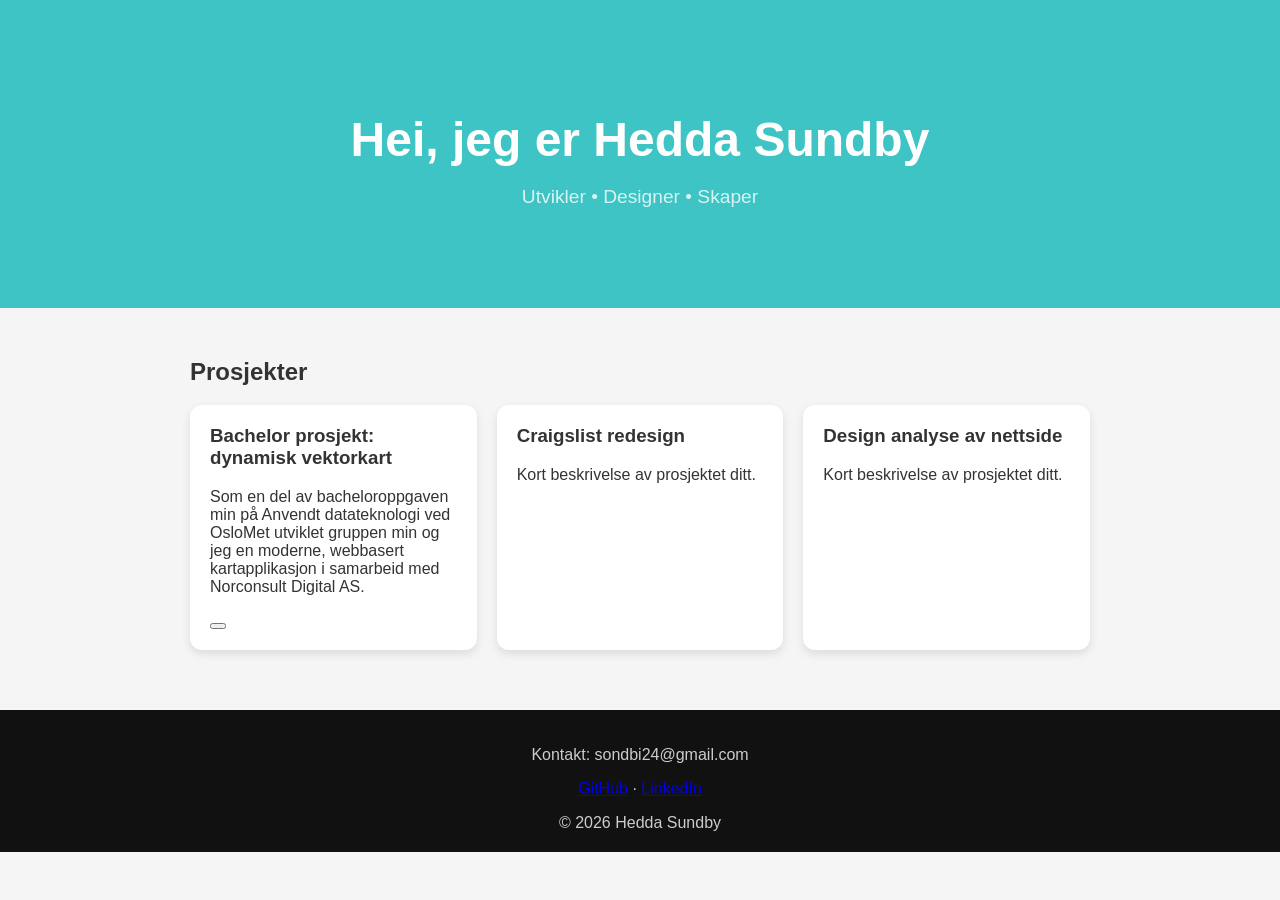
==== index.html @ 4e935a6b "Update index.html" ====
<!DOCTYPE html>
<html lang="en">
<head>
  <meta charset="UTF-8" />
  <meta name="viewport" content="width=device-width, initial-scale=1.0" />
  <link rel="stylesheet" href="index.css">
  <title>My Portfolio</title>
</head>
<body>
  <header>
    <h1>Hei, jeg er Hedda Sundby</h1>
    <p>Utvikler • Designer • Skaper</p>
  </header>

  <div class="section">
    <h2>Prosjekter</h2>
    <div class="projects">
      <div class="card">
        <h3>Bachelor prosjekt: dynamisk vektorkart</h3>
        <p>Som en del av bacheloroppgaven min på Anvendt datateknologi ved OsloMet utviklet gruppen min og jeg en moderne, webbasert kartapplikasjon i samarbeid med Norconsult Digital AS. </p>
        <button href="./bachelorprosjekt.html"></button>
      </div>
      <div class="card">
        <h3>Craigslist redesign</h3>
        <p>Kort beskrivelse av prosjektet ditt.</p>
      </div>
      <div class="card">
        <h3>Design analyse av nettside</h3>
        <p>Kort beskrivelse av prosjektet ditt.</p>
      </div>
    </div>
  </div>

  <footer>
    <p>Kontakt: sondbi24@gmail.com</p>
  <p>
    <a href="https://github.com/heddas2404" target="_blank">GitHub</a> ·
    <a href="https://linkedin.com/in/profil" target="_blank">LinkedIn</a>
  </p>
    © 2026 Hedda Sundby
  </footer>
</body>
</html>
---- index.css ----
body {
    margin: 0;
    font-family: Arial, sans-serif;
    background: #f5f5f5;
    color: #333;
  }

  header {
    background: #3ec4c4;
    color: white;
    padding: 80px 20px;
    text-align: center;
  }

  header h1 {
    font-size: 3rem;
    margin-bottom: 10px;
  }

  header p {
    font-size: 1.2rem;
    opacity: 0.8;
  }

  .section {
    max-width: 900px;
    margin: 50px auto;
    padding: 0 20px;
  }

  .projects {
    display: grid;
    grid-template-columns: repeat(auto-fit, minmax(250px, 1fr));
    gap: 20px;
  }

  .card {
    background: white;
    padding: 20px;
    border-radius: 12px;
    box-shadow: 0 4px 10px rgba(0,0,0,0.1);
  }

  .card h3 {
    margin-top: 0;
  }

  footer {
    margin-top: 60px;
    text-align: center;
    padding: 20px;
    background: #111;
    color: #ccc;
  }
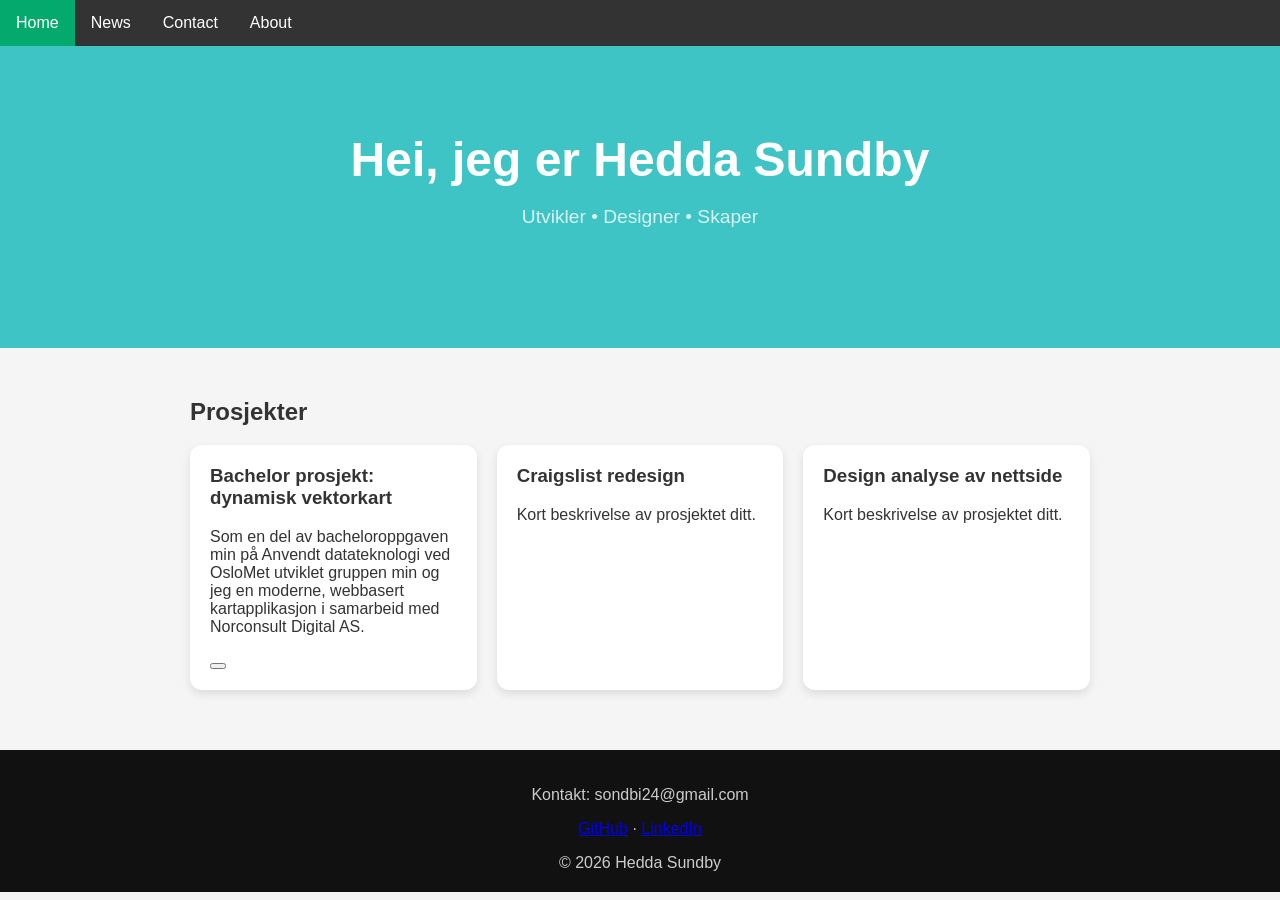
==== commit b3eef37b: "navigation" ====
--- a/index.html
+++ b/index.html
@@ -7,6 +7,12 @@
   <title>My Portfolio</title>
 </head>
 <body>
+    <ul>
+        <li><a class="active" href="#home">Home</a></li>
+        <li><a href="#news">News</a></li>
+        <li><a href="#contact">Contact</a></li>
+        <li><a href="#about">About</a></li>
+      </ul>
   <header>
     <h1>Hei, jeg er Hedda Sundby</h1>
     <p>Utvikler • Designer • Skaper</p>
--- a/index.css
+++ b/index.css
@@ -8,7 +8,7 @@
   header {
     background: #3ec4c4;
     color: white;
-    padding: 80px 20px;
+    padding: 100px 20px;
     text-align: center;
   }
 
@@ -51,4 +51,34 @@
     padding: 20px;
     background: #111;
     color: #ccc;
+  }
+  ul {
+    list-style-type: none;
+    margin: 0;
+    padding: 0;
+    overflow: hidden;
+    background-color: #333333;
+    position: fixed;
+    top: 0;
+    width: 100%;
+  }
+  
+  ul li {
+    float: left;
+  }
+  
+  ul li a {
+    display: block;
+    color: white;
+    text-align: center;
+    padding: 14px 16px;
+    text-decoration: none;
+  }
+  
+  ul li a:hover:not(.active) {
+    background-color: #111;
+  }
+  
+  ul li a.active {
+    background-color: #04AA6D;
   }
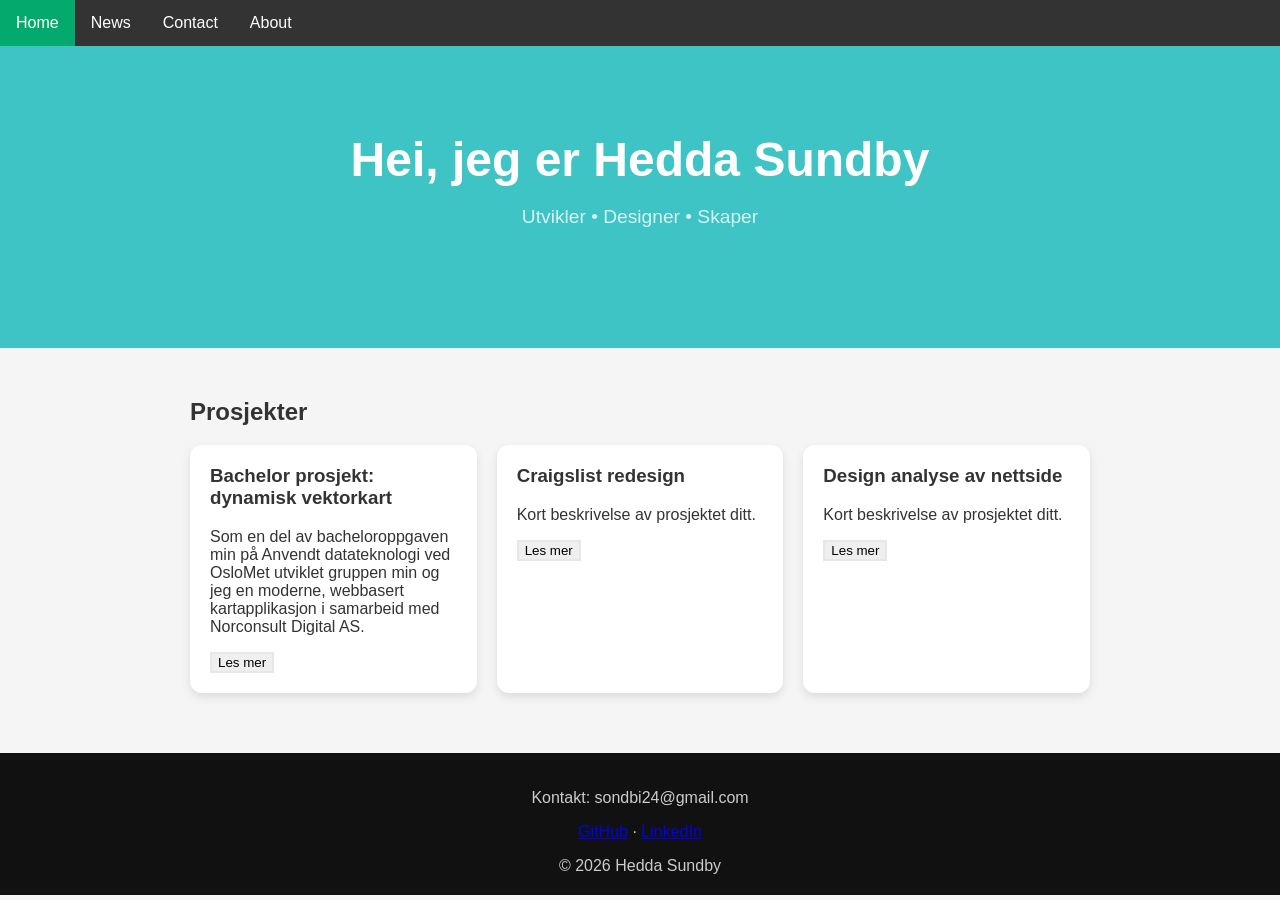
==== commit 299e8558: "buttons added" ====
--- a/index.html
+++ b/index.html
@@ -24,15 +24,17 @@
       <div class="card">
         <h3>Bachelor prosjekt: dynamisk vektorkart</h3>
         <p>Som en del av bacheloroppgaven min på Anvendt datateknologi ved OsloMet utviklet gruppen min og jeg en moderne, webbasert kartapplikasjon i samarbeid med Norconsult Digital AS. </p>
-        <button href="./bachelorprosjekt.html"></button>
+        <button href="./bachelorprosjekt.html">Les mer</button>
       </div>
       <div class="card">
         <h3>Craigslist redesign</h3>
         <p>Kort beskrivelse av prosjektet ditt.</p>
+        <button href="./craigslist.html">Les mer</button>
       </div>
       <div class="card">
         <h3>Design analyse av nettside</h3>
         <p>Kort beskrivelse av prosjektet ditt.</p>
+        <button href="./design.html">Les mer</button>
       </div>
     </div>
   </div>
--- a/index.css
+++ b/index.css
@@ -62,6 +62,13 @@
     top: 0;
     width: 100%;
   }
+
+  button {
+    border: 2px solid #e7e7e7;
+}
+button:hover {
+    border: 2px solid #ffffff;
+}
   
   ul li {
     float: left;
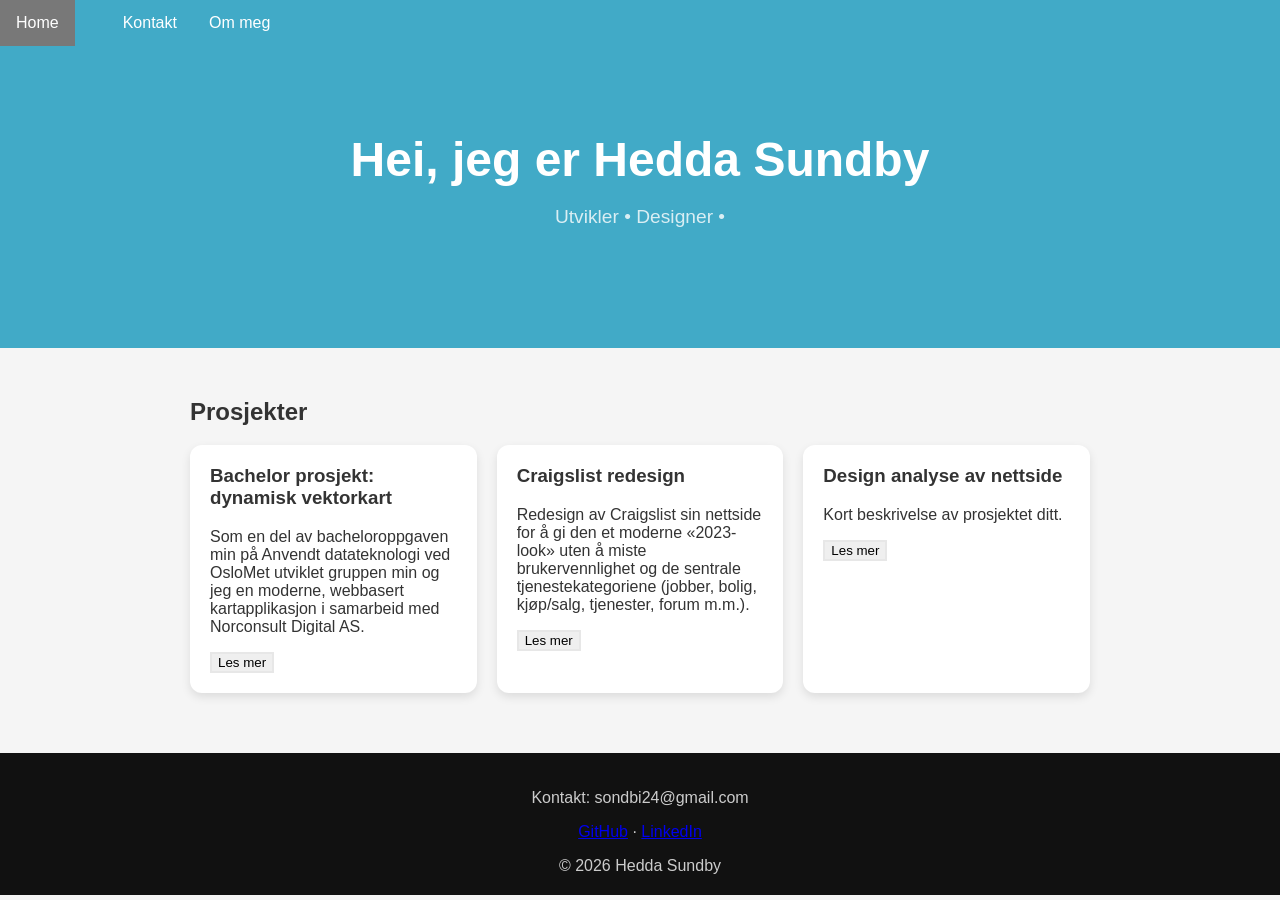
==== commit 680a4408: "added icon" ====
--- a/index.html
+++ b/index.html
@@ -2,6 +2,7 @@
 <html lang="en">
 <head>
   <meta charset="UTF-8" />
+  <link rel="icon" type="image/png" href="page_icon.png">
   <meta name="viewport" content="width=device-width, initial-scale=1.0" />
   <link rel="stylesheet" href="index.css">
   <title>My Portfolio</title>
@@ -9,13 +10,13 @@
 <body>
     <ul>
         <li><a class="active" href="#home">Home</a></li>
-        <li><a href="#news">News</a></li>
-        <li><a href="#contact">Contact</a></li>
-        <li><a href="#about">About</a></li>
+        <li><a href="#news"></a></li>
+        <li><a href="#contact">Kontakt</a></li>
+        <li><a href="#about">Om meg</a></li>
       </ul>
   <header>
     <h1>Hei, jeg er Hedda Sundby</h1>
-    <p>Utvikler • Designer • Skaper</p>
+    <p>Utvikler • Designer •</p>
   </header>
 
   <div class="section">
@@ -28,7 +29,7 @@
       </div>
       <div class="card">
         <h3>Craigslist redesign</h3>
-        <p>Kort beskrivelse av prosjektet ditt.</p>
+        <p>Redesign av Craigslist sin nettside for å gi den et moderne «2023-look» uten å miste brukervennlighet og de sentrale tjenestekategoriene (jobber, bolig, kjøp/salg, tjenester, forum m.m.).</p>
         <button href="./craigslist.html">Les mer</button>
       </div>
       <div class="card">
--- a/index.css
+++ b/index.css
@@ -6,7 +6,7 @@
   }
 
   header {
-    background: #3ec4c4;
+    background: #41aac7;
     color: white;
     padding: 100px 20px;
     text-align: center;
@@ -57,7 +57,7 @@
     margin: 0;
     padding: 0;
     overflow: hidden;
-    background-color: #333333;
+    background-color: #41aac7;
     position: fixed;
     top: 0;
     width: 100%;
@@ -87,5 +87,5 @@
   }
   
   ul li a.active {
-    background-color: #04AA6D;
+    background-color: #787878;
   }
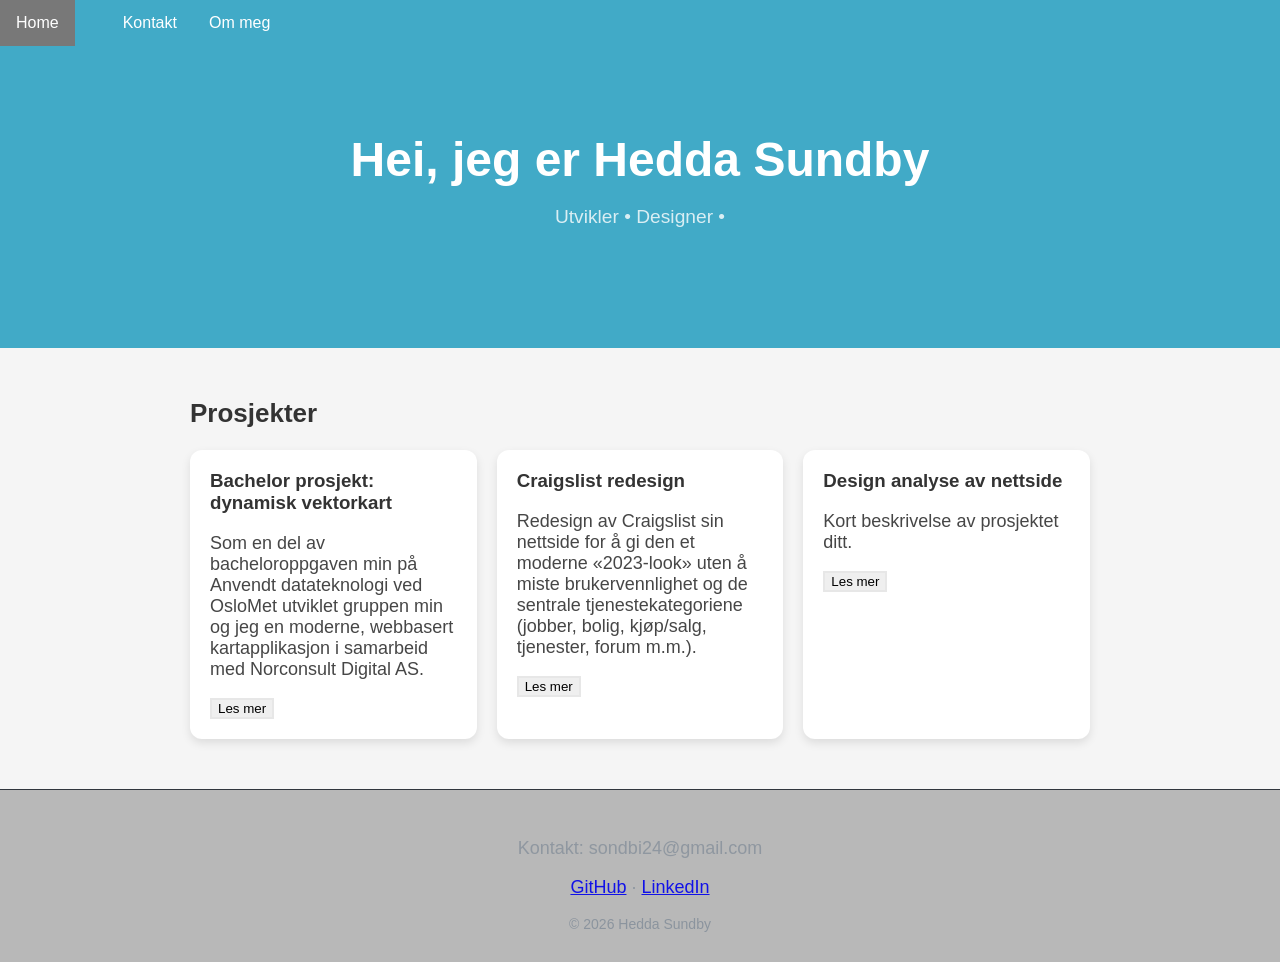
==== commit db24bd48: "link added to button" ====
--- a/index.html
+++ b/index.html
@@ -5,7 +5,7 @@
   <link rel="icon" type="image/png" href="page_icon.png">
   <meta name="viewport" content="width=device-width, initial-scale=1.0" />
   <link rel="stylesheet" href="index.css">
-  <title>My Portfolio</title>
+  <title>Hedda Sundby</title>
 </head>
 <body>
     <ul>
@@ -25,7 +25,9 @@
       <div class="card">
         <h3>Bachelor prosjekt: dynamisk vektorkart</h3>
         <p>Som en del av bacheloroppgaven min på Anvendt datateknologi ved OsloMet utviklet gruppen min og jeg en moderne, webbasert kartapplikasjon i samarbeid med Norconsult Digital AS. </p>
-        <button href="./bachelorprosjekt.html">Les mer</button>
+        <a href="./bachelorprosjekt.html">
+            <button>Les mer</button>
+          </a>
       </div>
       <div class="card">
         <h3>Craigslist redesign</h3>
--- a/index.css
+++ b/index.css
@@ -49,7 +49,7 @@
     margin-top: 60px;
     text-align: center;
     padding: 20px;
-    background: #111;
+    background: #b8b8b8;
     color: #ccc;
   }
   ul {
@@ -88,4 +88,84 @@
   
   ul li a.active {
     background-color: #787878;
+  }
+
+  .project {
+    margin: 0;
+    padding: 0;
+    background: #0d1117;          /* mørk GitHub-style */
+    color: #e6edf3;
+    font-family: "Inter", Arial, sans-serif;
+    line-height: 1.7;
+  }
+
+  .container {
+    max-width: 900px;
+    margin: 0 auto;
+    padding: 60px 20px;
+  }
+
+  h1, h2 {
+    font-weight: 600;
+  }
+
+  h1 {
+    font-size: 42px;
+    margin-bottom: 10px;
+  }
+
+  h2 {
+    margin-top: 40px;
+    font-size: 26px;
+  }
+
+  p {
+    font-size: 18px;
+    opacity: 0.9;
+  }
+
+  /* ---- Bildekort ---- */
+  .image-card {
+    background: #161b22;
+    border: 1px solid #30363d;
+    border-radius: 10px;
+    padding: 14px;
+    margin: 25px 0;
+  }
+
+  .image-card img {
+    width: 100%;
+    border-radius: 8px;
+  }
+
+  /* ---- PDF-knapp ---- */
+  .button-container {
+    text-align: center;
+    margin: 60px 0;
+  }
+
+  .pdf-button {
+    padding: 14px 32px;
+    font-size: 17px;
+    border-radius: 8px;
+    border: none;
+    cursor: pointer;
+    background: #238636;
+    color: white;
+    font-weight: 600;
+    transition: background 0.2s ease;
+  }
+
+  .pdf-button:hover {
+    background: #2ea043;
+  }
+
+  /* ---- Footer ---- */
+  footer {
+    text-align: center;
+    font-size: 14px;
+    padding: 30px 0;
+    color: #8b949e;
+    border-top: 1px solid #30363d;
+    margin-top: 40px;
   }
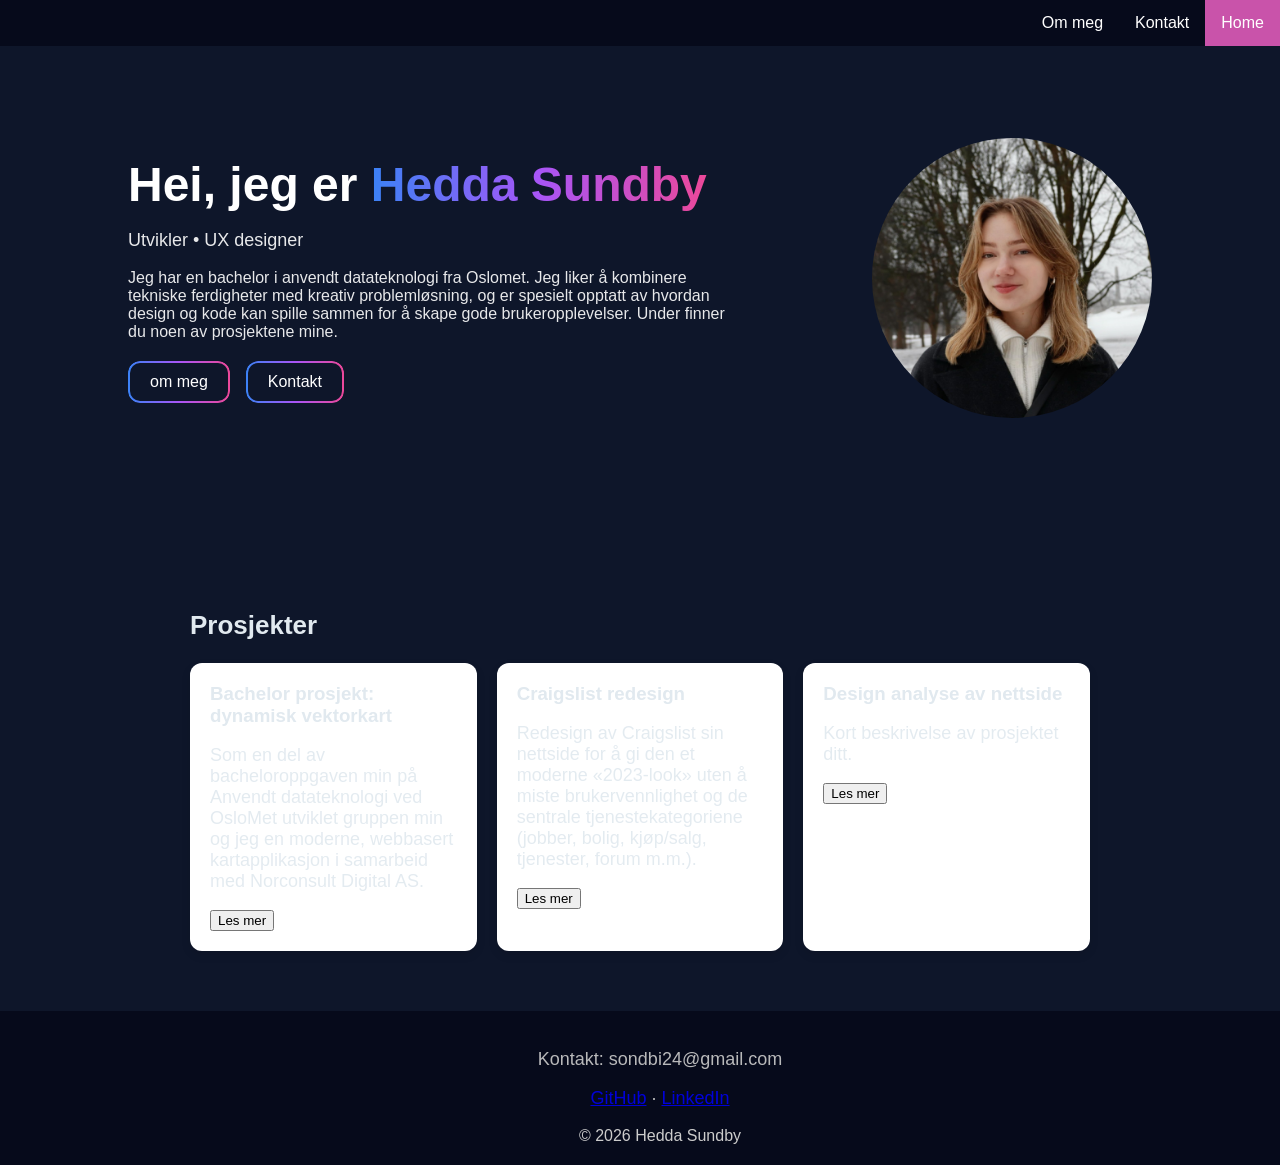
==== commit b676cf4a: "style changes" ====
--- a/index.html
+++ b/index.html
@@ -10,14 +10,25 @@
 <body>
     <ul>
         <li><a class="active" href="#home">Home</a></li>
-        <li><a href="#news"></a></li>
         <li><a href="#contact">Kontakt</a></li>
         <li><a href="#about">Om meg</a></li>
       </ul>
-  <header>
-    <h1>Hei, jeg er Hedda Sundby</h1>
-    <p>Utvikler • Designer •</p>
-  </header>
+      <header class="hero">
+        <div class="hero-text">
+          <h1>Hei, jeg er <span class="gradient-text">Hedda Sundby</span></h1>
+          <p style="font-size: large;">Utvikler • UX designer </p>
+          <p>Jeg har en bachelor i anvendt datateknologi fra Oslomet. Jeg liker å kombinere tekniske ferdigheter med kreativ problemløsning, og er spesielt opptatt av hvordan design og kode kan spille sammen for å skape gode brukeropplevelser. Under finner du noen av prosjektene mine.</p>
+
+       
+        <div class="hero-buttons">
+        <a href="#about" class="button1">om meg</a>
+        <a href="#about" class="button1">Kontakt</a>
+    </div>
+</div>
+        <div class="hero-image">
+          <img src="bilder/bilde_hedda.jpg" alt="Bilde av meg">
+        </div>
+      </header>
 
   <div class="section">
     <h2>Prosjekter</h2>
@@ -32,12 +43,12 @@
       <div class="card">
         <h3>Craigslist redesign</h3>
         <p>Redesign av Craigslist sin nettside for å gi den et moderne «2023-look» uten å miste brukervennlighet og de sentrale tjenestekategoriene (jobber, bolig, kjøp/salg, tjenester, forum m.m.).</p>
-        <button href="./craigslist.html">Les mer</button>
+        <button class="button2" href="./craigslist.html">Les mer</button>
       </div>
       <div class="card">
         <h3>Design analyse av nettside</h3>
         <p>Kort beskrivelse av prosjektet ditt.</p>
-        <button href="./design.html">Les mer</button>
+        <button class="button2" href="./design.html">Les mer</button>
       </div>
     </div>
   </div>
--- a/index.css
+++ b/index.css
@@ -1,15 +1,51 @@
 body {
     margin: 0;
     font-family: Arial, sans-serif;
-    background: #f5f5f5;
-    color: #333;
-  }
-
-  header {
-    background: #41aac7;
-    color: white;
-    padding: 100px 20px;
-    text-align: center;
+    background: #0E162A;
+    color:#E1E9EF;
+  }
+
+  .gradient-text {
+    background: linear-gradient(90deg, #3b82f6, #a855f7, #ec4899);
+    -webkit-background-clip: text;
+    -webkit-text-fill-color: transparent;
+  }
+
+
+  .hero {
+    background: #0E162A;
+    color: white;
+    display: flex;
+    justify-content: space-between;
+    align-items: center;
+  
+    padding: 80px 10%;
+    min-height: 400px;
+  }
+  
+  .hero-text h1 {
+    font-size: 48px;
+    margin: 0;
+
+  }
+
+  
+  
+  .hero-text p {
+    font-size: 18px;
+    opacity: 0.9;
+    text-align: start;
+    font-size: medium;
+    max-width: 600px;
+  }
+  
+  /* bilde-sirkel */
+  .hero-image img {
+    width: 280px;
+    height: 280px;
+    object-fit: cover;
+    border-radius: 50%;
+
   }
 
   header h1 {
@@ -49,29 +85,67 @@
     margin-top: 60px;
     text-align: center;
     padding: 20px;
-    background: #b8b8b8;
+    background: #060A1B;
     color: #ccc;
+    width: 100%;
   }
   ul {
     list-style-type: none;
     margin: 0;
     padding: 0;
     overflow: hidden;
-    background-color: #41aac7;
+    background-color: #060A1B;
     position: fixed;
     top: 0;
     width: 100%;
   }
-
-  button {
-    border: 2px solid #e7e7e7;
-}
-button:hover {
-    border: 2px solid #ffffff;
-}
+  .hero-buttons {
+    margin-top: 20px;
+    display: flex;
+    gap: 16px;
+    text-align: center;
+  }
+  
+  .button1 {
+    position: relative;
+    display: inline-block;
+  
+    padding: 12px 22px;
+    border-radius: 12px;
+    text-decoration: none;
+  
+    background: #0E162A;
+    color: white;
+    border: none;
+  
+    cursor: pointer;
+    z-index: 1;
+  }
+  
+  /* gradient border */
+  .button1::before {
+    content: "";
+    position: absolute;
+    inset: 0;
+    padding: 2px; /* border thickness */
+  
+    border-radius: 12px;
+  
+    background: linear-gradient(90deg, #3b82f6, #a855f7, #ec4899);
+  
+    -webkit-mask: 
+      linear-gradient(#000 0 0) content-box, 
+      linear-gradient(#000 0 0);
+  
+    -webkit-mask-composite: xor;
+    mask-composite: exclude;
+  
+    z-index: -1;
+  }
+
   
   ul li {
-    float: left;
+    float: right;
   }
   
   ul li a {
@@ -83,21 +157,14 @@
   }
   
   ul li a:hover:not(.active) {
-    background-color: #111;
+    background-color: #060617;
   }
   
   ul li a.active {
-    background-color: #787878;
-  }
-
-  .project {
-    margin: 0;
-    padding: 0;
-    background: #0d1117;          /* mørk GitHub-style */
-    color: #e6edf3;
-    font-family: "Inter", Arial, sans-serif;
-    line-height: 1.7;
-  }
+    background-color: #c953aa;
+  }
+
+ 
 
   .container {
     max-width: 900px;
@@ -125,19 +192,25 @@
   }
 
   /* ---- Bildekort ---- */
+  .image-row {
+    display: flex;
+    gap: 16px;
+  }
+  
   .image-card {
+    flex: 1;
     background: #161b22;
     border: 1px solid #30363d;
     border-radius: 10px;
     padding: 14px;
-    margin: 25px 0;
-  }
-
+  }
+  
   .image-card img {
     width: 100%;
+    height: auto;
+    display: block;
     border-radius: 8px;
   }
-
   /* ---- PDF-knapp ---- */
   .button-container {
     text-align: center;
@@ -153,19 +226,9 @@
     background: #238636;
     color: white;
     font-weight: 600;
-    transition: background 0.2s ease;
+    transition: color 0.2s ease;
   }
 
   .pdf-button:hover {
     background: #2ea043;
   }
-
-  /* ---- Footer ---- */
-  footer {
-    text-align: center;
-    font-size: 14px;
-    padding: 30px 0;
-    color: #8b949e;
-    border-top: 1px solid #30363d;
-    margin-top: 40px;
-  }
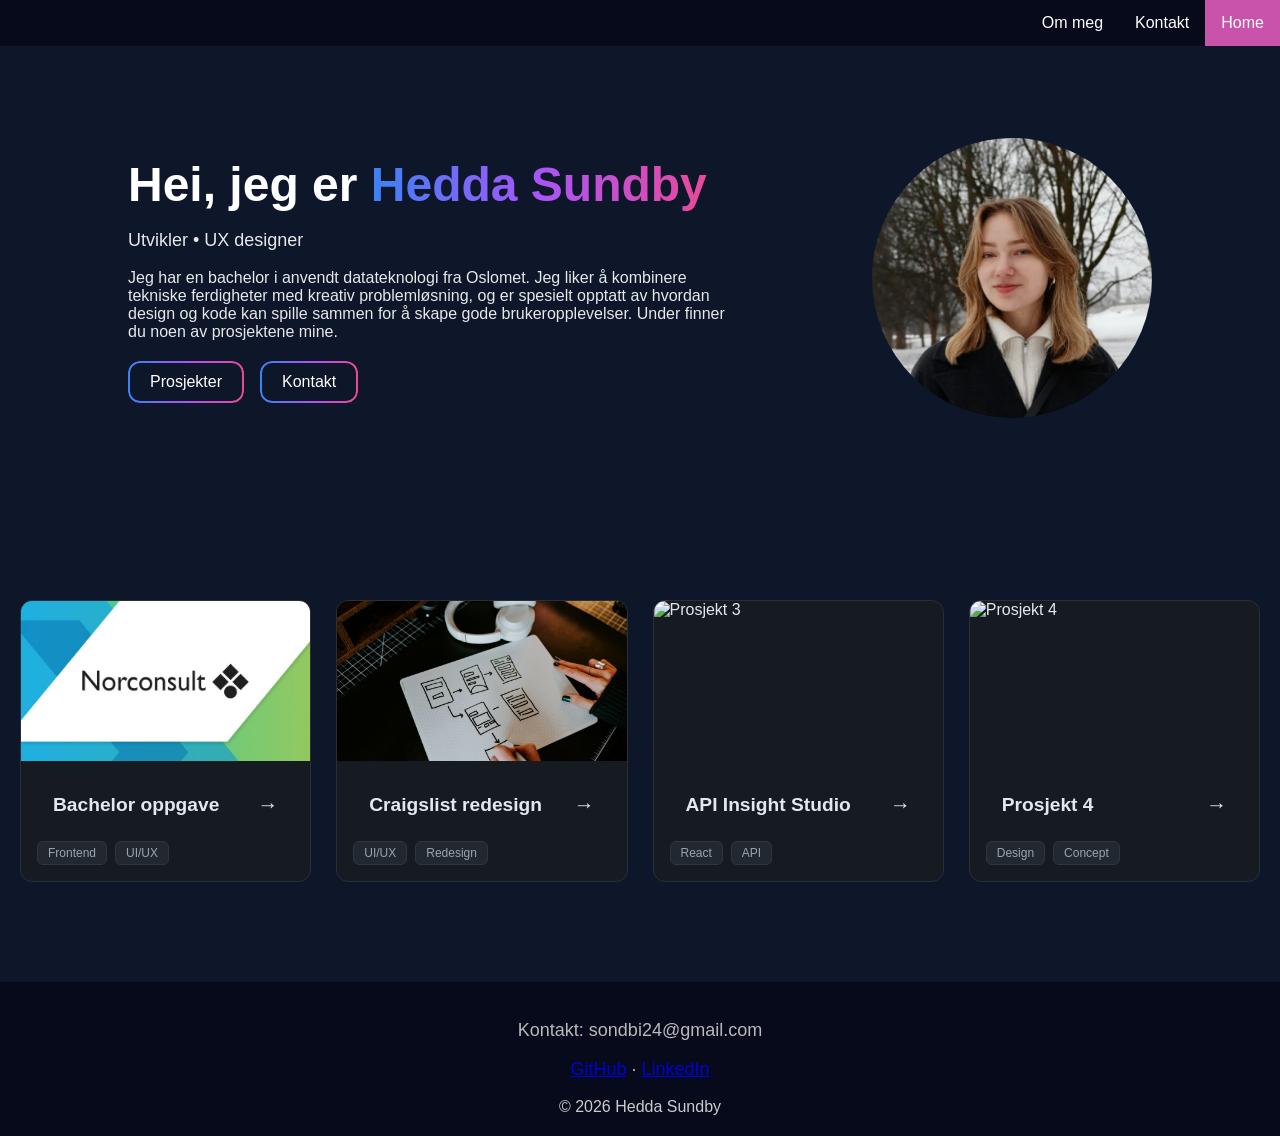
==== commit 79db63ad: "added cards of information" ====
--- a/index.html
+++ b/index.html
@@ -21,7 +21,7 @@
 
        
         <div class="hero-buttons">
-        <a href="#about" class="button1">om meg</a>
+        <a href="#about" class="button1">Prosjekter</a>
         <a href="#about" class="button1">Kontakt</a>
     </div>
 </div>
@@ -29,29 +29,53 @@
           <img src="bilder/bilde_hedda.jpg" alt="Bilde av meg">
         </div>
       </header>
+      <section class="project-grid">
 
-  <div class="section">
-    <h2>Prosjekter</h2>
-    <div class="projects">
-      <div class="card">
-        <h3>Bachelor prosjekt: dynamisk vektorkart</h3>
-        <p>Som en del av bacheloroppgaven min på Anvendt datateknologi ved OsloMet utviklet gruppen min og jeg en moderne, webbasert kartapplikasjon i samarbeid med Norconsult Digital AS. </p>
-        <a href="./bachelorprosjekt.html">
-            <button>Les mer</button>
-          </a>
-      </div>
-      <div class="card">
-        <h3>Craigslist redesign</h3>
-        <p>Redesign av Craigslist sin nettside for å gi den et moderne «2023-look» uten å miste brukervennlighet og de sentrale tjenestekategoriene (jobber, bolig, kjøp/salg, tjenester, forum m.m.).</p>
-        <button class="button2" href="./craigslist.html">Les mer</button>
-      </div>
-      <div class="card">
-        <h3>Design analyse av nettside</h3>
-        <p>Kort beskrivelse av prosjektet ditt.</p>
-        <button class="button2" href="./design.html">Les mer</button>
-      </div>
-    </div>
-  </div>
+        <a class="project-card" href="bachelorprosjekt.html">
+          <img src="bilder/norconsult.jpg" alt="Prosjekt 1">
+          <div class="card-content">
+            <h3>Bachelor oppgave <span class="arrow">→</span></h3>
+            <div class="tags">
+              <span class="tag">Frontend</span>
+              <span class="tag">UI/UX</span>
+            </div>
+          </div>
+        </a>
+      
+        <a class="project-card" href="craigslist.html">
+          <img src="bilder/wireframe.jpg" alt="Prosjekt 2">
+          <div class="card-content">
+            <h3>Craigslist redesign <span class="arrow">→</span></h3>
+            <div class="tags">
+              <span class="tag">UI/UX</span>
+              <span class="tag">Redesign</span>
+            </div>
+          </div>
+        </a>
+      
+        <a class="project-card" href="prosjekt3.html">
+          <img src="img/prosjekt3.jpg" alt="Prosjekt 3">
+          <div class="card-content">
+            <h3>API Insight Studio <span class="arrow">→</span></h3>
+            <div class="tags">
+              <span class="tag">React</span>
+              <span class="tag">API</span>
+            </div>
+          </div>
+        </a>
+      
+        <a class="project-card" href="prosjekt4.html">
+          <img src="img/prosjekt4.jpg" alt="Prosjekt 4">
+          <div class="card-content">
+            <h3>Prosjekt 4 <span class="arrow">→</span></h3>
+            <div class="tags">
+              <span class="tag">Design</span>
+              <span class="tag">Concept</span>
+            </div>
+          </div>
+        </a>
+      
+      </section>
 
   <footer>
     <p>Kontakt: sondbi24@gmail.com</p>
--- a/index.css
+++ b/index.css
@@ -87,7 +87,6 @@
     padding: 20px;
     background: #060A1B;
     color: #ccc;
-    width: 100%;
   }
   ul {
     list-style-type: none;
@@ -232,3 +231,76 @@
   .pdf-button:hover {
     background: #2ea043;
   }
+
+  .project-grid {
+    display: grid;
+    grid-template-columns: repeat(auto-fit, minmax(250px, 1fr));
+    gap: 25px;
+    padding: 40px 20px;
+  }
+  
+  .project-card {
+    background: #161b22;
+    border: 1px solid #2a2f36;
+    border-radius: 12px;
+    overflow: hidden;
+    text-decoration: none;
+    color: #E1E9EF;
+    transition: transform 0.15s ease, border-color 0.2s ease;
+    display: flex;
+    flex-direction: column;
+  }
+  
+  .project-card:hover {
+    transform: translateY(-4px);
+    border-color: #3a79ff;
+  }
+  
+  .project-card img {
+    width: 100%;
+    height: 160px;
+    object-fit: cover;
+    display: block;
+  }
+  
+  .project-card h3 {
+    margin: 0;
+    padding: 16px;
+    font-size: 1.2rem;
+    display: flex;
+    justify-content: space-between;
+    align-items: center;
+  }
+  
+  .arrow {
+    transition: color 0.2s ease;
+    font-size: 1.3rem;
+    margin-left: 8px;
+  }
+  
+  .project-card:hover .arrow {
+    color: #3a79ff; /* pil endrer farge på hover */
+  }
+
+  .card-content {
+    padding: 16px;
+    display: flex;
+    flex-direction: column;
+    gap: 8px;
+  }
+  
+  .tags {
+    display: flex;
+    gap: 8px;
+    flex-wrap: wrap;
+  }
+  
+  .tag {
+    background: #222830;
+    color: #9BA3B0;
+    border: 1px solid #2f3640;
+    padding: 4px 10px;
+    border-radius: 6px;
+    font-size: 0.75rem;
+    white-space: nowrap;
+  }
